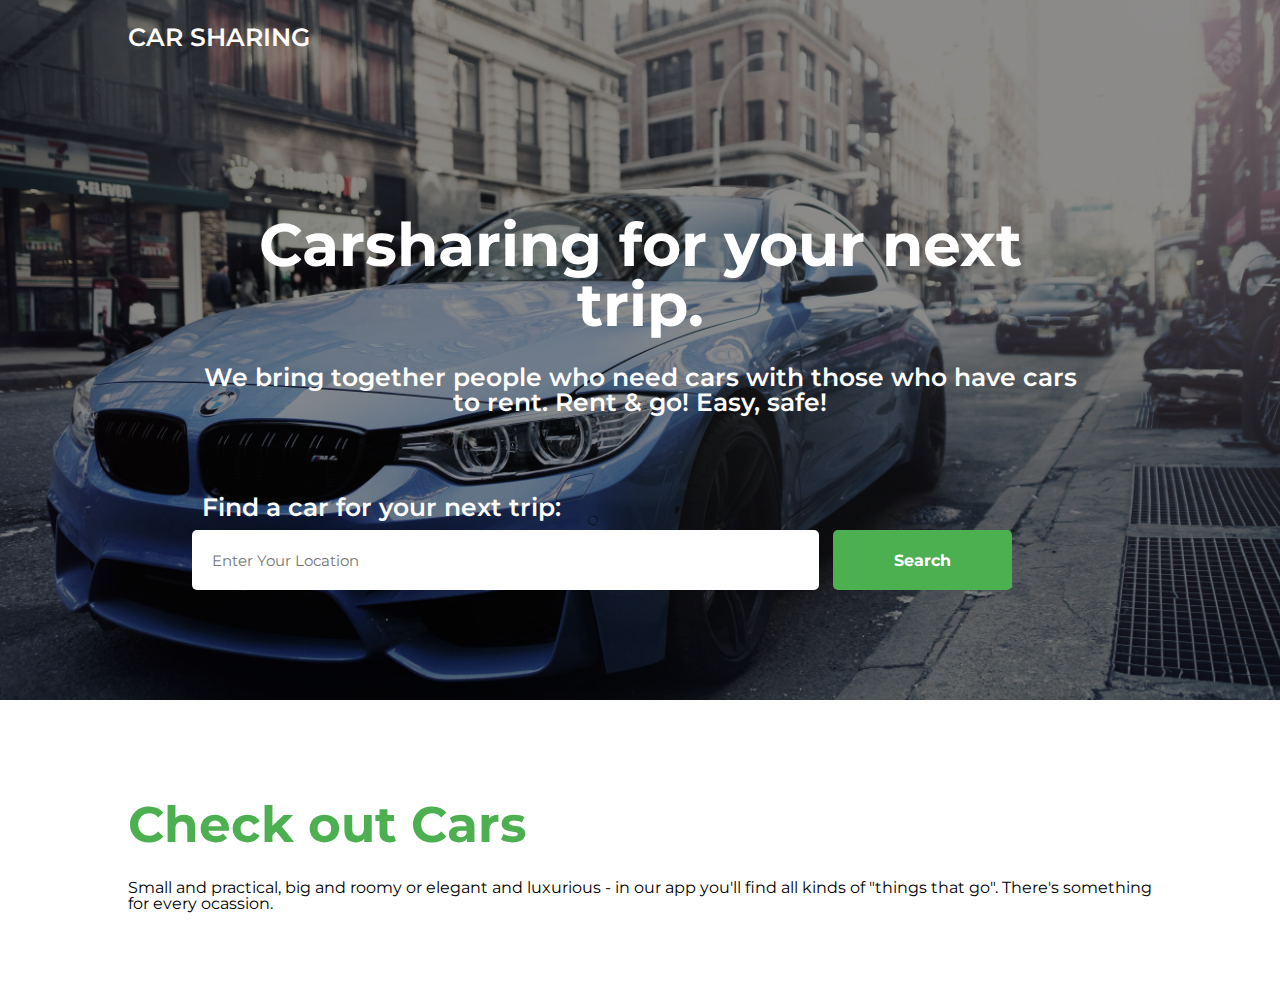
==== index.html @ e818ae58 "first commit" ====
<!DOCTYPE html>
<html lang="en">
<head>
        <meta charset="UTF-8">
        <meta name="viewport" content="width=device-width, initial-scale=1.0">
        <meta http-equiv="X-UA-Compatible" content="ie=edge">
        <link href="https://fonts.googleapis.com/css?family=Montserrat" rel="stylesheet">
        <link rel="stylesheet" type="text/css" media="all" href="assets/css/style.css" />

        <title>Car Sharing App</title>
    </head>
    <body>
        <header class="header">
            <div class="overlay">
                <nav class="navbar">
                    <ul class="nav-logo">
                        <li>
                            <a href="index.html">CAR SHARING</a>
                        </li>
                    </ul>
                </nav>
                <div class="overlay-text">
                    <h3>Carsharing for your next trip.</h3>
                    <p>We bring together people who need cars with those who have cars to rent. Rent & go! Easy, safe!</p>
                    <form class="form">
                        <p>Find a car for your next trip:</p>
                        <input required type="text" placeholder="Enter Your Location" name="location">
                        <button type="submit" class="button">Search</button>
                    </form>
                </div>
            
            </div>
        </header>

        <main>
            <section class="section">
                <div class="check-cars">
                    <div class="text">
                        <h3>Check out Cars</h3>
                        <p>Small and practical, big and roomy or elegant and luxurious - in our app you'll find all kinds of "things that go". There's
                            something for every ocassion.</p>
                    </div>
                </div>
            </section>
        </main>
        <footer></footer>
    </body>
</html>
---- assets/css/style.css ----
html {
  -webkit-box-sizing: border-box;
  box-sizing: border-box;
}

*, *:before, *:after {
  -webkit-box-sizing: inherit;
  box-sizing: inherit;
}

html,
body {
  height: 100vh;
}

html,
body,
div,
span,
h1,
h2,
h3,
h4,
h5,
h6,
p,
ul,
ol {
  margin: 0;
  padding: 0;
}

body {
  line-height: 1;
  font-family: 'Montserrat', sans-serif;
}

ol,
ul {
  list-style-type: none;
}

a {
  cursor: pointer;
  text-decoration: none;
  outline: 0;
}

.header {
  height: 700px;
  background-image: url("../../assets/img/bmw.jpg");
  background-repeat: no-repeat;
  background-size: cover;
  background-position: center center;
}

.header .overlay {
  background: rgba(0, 0, 0, 0.45);
  color: #ffffff;
  height: 100%;
  width: 100%;
}

.header .overlay .overlay-text {
  margin: 0 auto;
  width: 70%;
  position: relative;
  top: 20%;
}

.header .overlay .overlay-text h3 {
  text-align: center;
  font-size: 60px;
}

.header .overlay .overlay-text p {
  text-align: center;
  margin-top: 20px;
  font-size: 25px;
  font-weight: 600;
  padding: 10px;
}

.header .overlay .overlay-text .form {
  margin-top: 60px;
}

.header .overlay .overlay-text .form p {
  text-align: left;
}

.header .overlay .overlay-text .form input[type="text"] {
  padding: 20px;
  height: 60px;
  width: 70%;
  outline: none;
  border-radius: 5px;
  border: none;
  font-size: 15px;
  font-family: 'Montserrat', sans-serif;
}

.header .overlay .overlay-text .form input::placeholder {
  font-size: 15px;
  font-family: 'Montserrat', sans-serif;
}

.header .overlay .overlay-text .form .button {
  margin-left: 10px;
  background: #4caf50;
  width: 20%;
  padding-left: 20px;
  padding-right: 20px;
  border: none;
  color: #ffffff;
  height: 60px;
  border-radius: 5px;
  font-size: 16px;
  font-weight: bold;
  cursor: pointer;
  outline: none;
  font-family: 'Montserrat', sans-serif;
}

.header .overlay .overlay-text .form .button:hover {
  box-shadow: 0 5px 10px rgba(0, 0, 0, 0.65);
}

.header .navbar {
  width: 80%;
  margin: 0 auto;
  padding: 25px 0px;
}

.header .navbar .nav-logo a {
  color: #ffffff;
  font-weight: 600;
  font-size: 25px;
}

.header .navbar .nav-logo a:hover {
  color: #4caf50;
}

.check-cars {
  margin: 0 auto;
  width: 80%;
  padding: 70px 0;
}

.check-cars .text h3 {
  color: #4caf50;
  font-size: 50px;
  padding: 30px  0;
}
/*# sourceMappingURL=style.css.map */
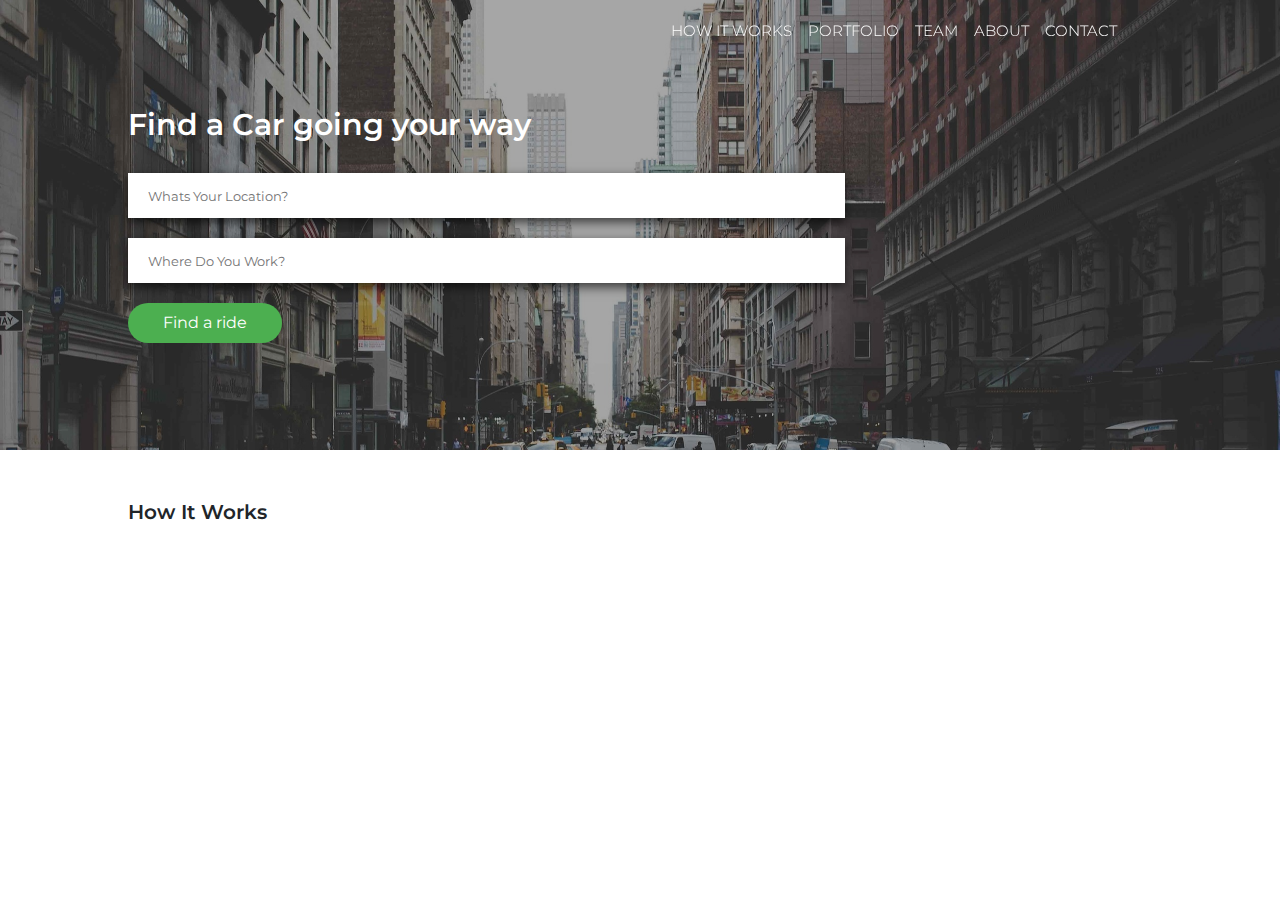
==== commit 5b69786e: "app updated" ====
--- a/index.html
+++ b/index.html
@@ -5,44 +5,97 @@
         <meta name="viewport" content="width=device-width, initial-scale=1.0">
         <meta http-equiv="X-UA-Compatible" content="ie=edge">
         <link href="https://fonts.googleapis.com/css?family=Montserrat" rel="stylesheet">
+
+        <link rel="stylesheet" type="text/css" href="assets/plugins/bootstrap/css/bootstrap.min.css">
+        <link rel="stylesheet" type="text/css" href="assets/plugins/css/scrolling-nav.css">
+
+        <link rel="stylesheet" type="text/css" href="assets/plugins/mdb/css/mdb.min.css">
+        <!--FONT AWESOME -->
+        <link rel="stylesheet" type="text/css" href="assets/plugins/font-awesome/css/font-awesome.min.css">
         <link rel="stylesheet" type="text/css" media="all" href="assets/css/style.css" />
 
         <title>Car Sharing App</title>
     </head>
-    <body>
-        <header class="header">
-            <div class="overlay">
-                <nav class="navbar">
-                    <ul class="nav-logo">
-                        <li>
-                            <a href="index.html">CAR SHARING</a>
-                        </li>
-                    </ul>
-                </nav>
-                <div class="overlay-text">
-                    <h3>Carsharing for your next trip.</h3>
-                    <p>We bring together people who need cars with those who have cars to rent. Rent & go! Easy, safe!</p>
-                    <form class="form">
-                        <p>Find a car for your next trip:</p>
-                        <input required type="text" placeholder="Enter Your Location" name="location">
-                        <button type="submit" class="button">Search</button>
-                    </form>
+    <body id="page-top">
+        <header>
+            <nav class="navbar navbar-expand-lg navbar-dark fixed-top scrolling-navbar" id=mainNav>
+                <div class="container">
+                    <!-- Navbar brand -->
+                    <a class="navbar-brand" href="#page-top"></a>
+                    <button class="navbar-toggler navbar-toggler-right" type="button" data-toggle="collapse" data-target="#navbarResponsive"
+                        aria-controls="navbarResponsive" aria-expanded="false" aria-label="Toggle navigation">
+                        <span class="navbar-toggler-icon"></span>
+                    </button>
+                    <div class="collapse navbar-collapse justify-content-end" id="navbarResponsive">
+                        <ul class="navbar-nav ml-auto">
+                            <li class="nav-item">
+                                <a class="nav-link text-uppercase" href="#how-it-works">How It Works</a>
+                            </li>
+                            <li class="nav-item">
+                                <a class="nav-link text-uppercase" href="#portfolio">Portfolio</a>
+                            </li>
+                            <li class="nav-item">
+                                <a class="nav-link text-uppercase" href="#team">Team</a>
+                            </li>
+                            <li class="nav-item">
+                                <a class="nav-link text-uppercase" href="#about">About</a>
+                            </li>
+                            <li class="nav-item">
+                                <a class="nav-link text-uppercase" href="#contact">Contact</a>
+                            </li>
+        
+                        </ul>
+                    </div>
+                    <!-- Collapsible content -->
                 </div>
-            
+            </nav>
+        
+            <!--Mask-->
+            <div id="intro" class="view">
+                <div class="overlay">
+                        <div class="container">
+                            <div class="row">
+                                <h3>Find a Car going your way</h3>
+                            </div>
+                            <div class="row d-flex flex-wrap">
+                                <form class="form">
+                                    <div class="form-g">
+                                        <input required type="text" name="location" placeholder="Whats Your Location?">
+                                    </div>
+                                    <div class="form-g">
+                                        <input required type="text" name="occupation" placeholder="Where Do You Work?">
+                                    </div>
+                                    <button type="submit" class="button">Find a ride</button>
+                                </form>
+                            </div>
+                        </div>
+                </div>
             </div>
+            <!--/.Mask-->
         </header>
 
         <main>
-            <section class="section">
-                <div class="check-cars">
-                    <div class="text">
-                        <h3>Check out Cars</h3>
-                        <p>Small and practical, big and roomy or elegant and luxurious - in our app you'll find all kinds of "things that go". There's
-                            something for every ocassion.</p>
+            <section id="how-it-works" class="how-it-works">
+                <div class="container">
+                    <div class="row">
+                        <h3>How It Works</h3>
+                    </div>
+                    <div class="row">
+
                     </div>
                 </div>
+                
             </section>
+            
         </main>
-        <footer></footer>
+        <footer>
+
+        </footer>
+
+        <script type="text/javascript" src="assets/plugins/mdb/js/jquery-3.3.1.min.js"></script>
+        <script type="text/javascript" src="assets/plugins/bootstrap/js/bootstrap.min.js"></script>
+        <script type="text/javascript" src="assets/plugins/mdb/js/mdb.min.js"></script>
+        <script type="text/javascript" src="assets/plugins/js/scrolling-nav.js"></script>
+        
     </body>
 </html>--- a/assets/plugins/css/scrolling-nav.css
+++ b/assets/plugins/css/scrolling-nav.css
@@ -0,0 +1,19 @@
+/*!
+ * Start Bootstrap - Scrolling Nav (https://startbootstrap.com/template-overviews/scrolling-nav)
+ * Copyright 2013-2017 Start Bootstrap
+ * Licensed under MIT (https://github.com/BlackrockDigital/startbootstrap-scrolling-nav/blob/master/LICENSE)
+ */
+
+header {
+  padding: 0;
+}
+
+@media (min-width: 992px) {
+  header {
+    padding: 0;
+  }
+}
+
+section {
+  padding: 0;
+}
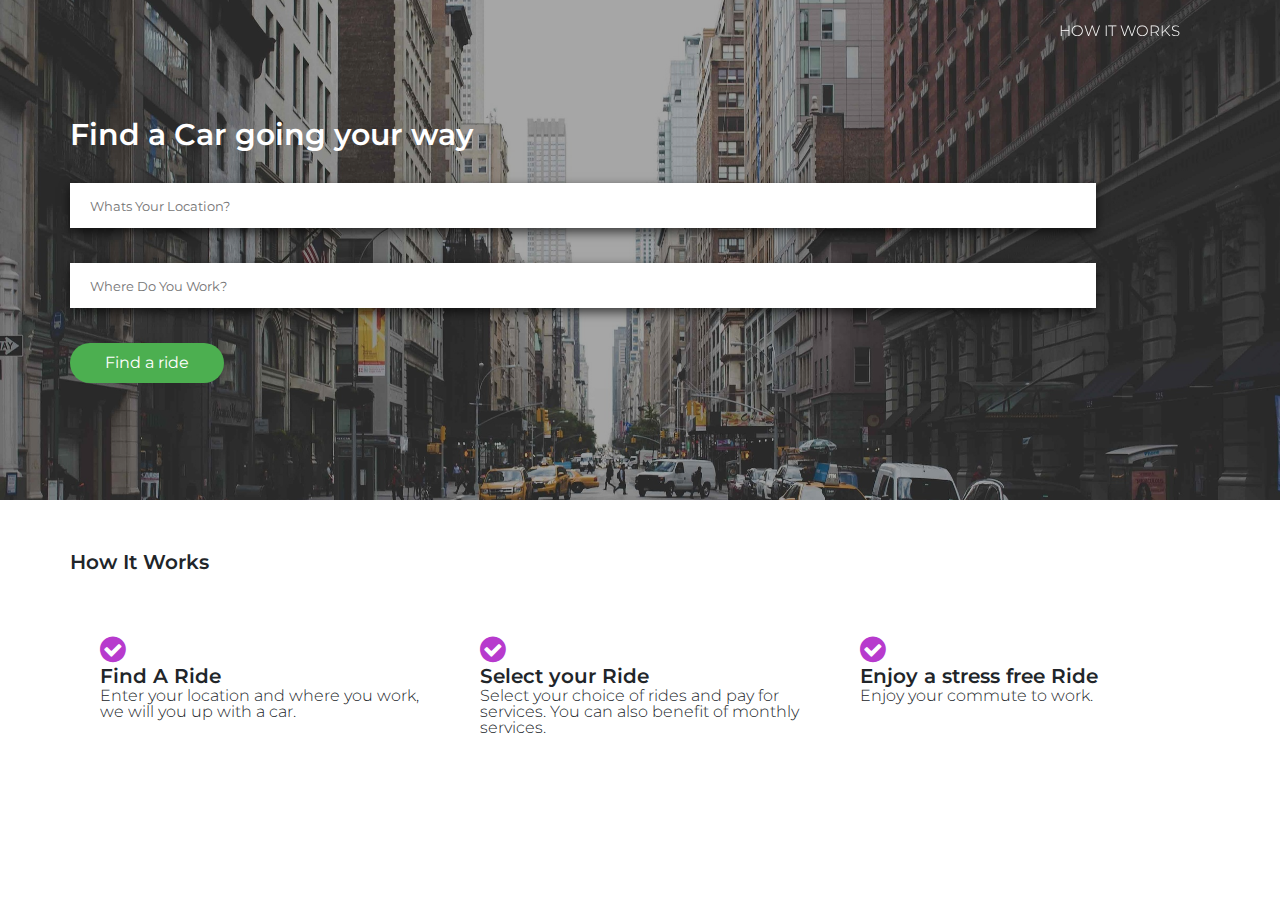
==== commit 3e5cb7b3: "modified" ====
--- a/index.html
+++ b/index.html
@@ -31,19 +31,6 @@
                             <li class="nav-item">
                                 <a class="nav-link text-uppercase" href="#how-it-works">How It Works</a>
                             </li>
-                            <li class="nav-item">
-                                <a class="nav-link text-uppercase" href="#portfolio">Portfolio</a>
-                            </li>
-                            <li class="nav-item">
-                                <a class="nav-link text-uppercase" href="#team">Team</a>
-                            </li>
-                            <li class="nav-item">
-                                <a class="nav-link text-uppercase" href="#about">About</a>
-                            </li>
-                            <li class="nav-item">
-                                <a class="nav-link text-uppercase" href="#contact">Contact</a>
-                            </li>
-        
                         </ul>
                     </div>
                     <!-- Collapsible content -->
@@ -65,7 +52,7 @@
                                     <div class="form-g">
                                         <input required type="text" name="occupation" placeholder="Where Do You Work?">
                                     </div>
-                                    <button type="submit" class="button">Find a ride</button>
+                                    <button type="submit" class="button"><a href="search.html">Find a ride</a></button>
                                 </form>
                             </div>
                         </div>
@@ -81,7 +68,27 @@
                         <h3>How It Works</h3>
                     </div>
                     <div class="row">
-
+                        <div class="col-md-4">
+                            <div class="col-md-12">
+                                <i class="fa fa-check-circle"></i>
+                                <h3>Find A Ride</h3>
+                                <p>Enter your location and where you work, we will you up with a car.</p>
+                            </div>
+                        </div>
+                        <div class="col-md-4">
+                            <div class="col--md-12">
+                                <i class="fa fa-check-circle"></i>
+                                <h3>Select your Ride</h3>
+                                <p>Select your choice of rides and pay for services. You can also benefit of monthly services.</p>
+                            </div>
+                        </div>
+                        <div class="col-md-4">
+                            <div class="col-md-12">
+                                <i class="fa fa-check-circle"></i>
+                                <h3>Enjoy a stress free Ride</h3>
+                                <p>Enjoy your commute to work.</p>
+                            </div>
+                        </div>
                     </div>
                 </div>
                 
--- a/assets/css/style.css
+++ b/assets/css/style.css
@@ -61,56 +61,7 @@
 
 .container {
   margin: 0 auto;
-  width: 80%;
-}
-
-/* For desktop: */
-.col-1 {
-  width: 8.33%;
-}
-
-.col-2 {
-  width: 16.66%;
-}
-
-.col-3 {
-  width: 25%;
-}
-
-.col-4 {
-  width: 33.33%;
-}
-
-.col-5 {
-  width: 41.66%;
-}
-
-.col-6 {
-  width: 50%;
-}
-
-.col-7 {
-  width: 58.33%;
-}
-
-.col-8 {
-  width: 66.66%;
-}
-
-.col-9 {
-  width: 75%;
-}
-
-.col-10 {
-  width: 83.33%;
-}
-
-.col-11 {
-  width: 91.66%;
-}
-
-.col-12 {
-  width: 100%;
+  width: 90%;
 }
 
 .navbar {
@@ -142,7 +93,7 @@
   -o-background-size: cover;
   background-repeat: no-repeat;
   background-position: center center;
-  height: 450px;
+  height: 500px;
 }
 
 #intro .overlay {
@@ -167,14 +118,14 @@
 }
 
 #intro .overlay .form .form-g {
-  margin-bottom: 20px;
+  margin-bottom: 35px;
 }
 
 #intro .overlay .form .form-g input[type="text"] {
   padding: 20px;
   font-size: 15px;
   height: 45px;
-  width: 70%;
+  width: 90%;
   outline: none !important;
   border: none;
   box-shadow: 0 4px 10px rgba(0, 0, 0, 0.65);
@@ -198,6 +149,10 @@
   cursor: pointer;
 }
 
+#intro .overlay .form .button a {
+  color: #ffffff !important;
+}
+
 section {
   padding: 35px 0;
 }
@@ -209,6 +164,11 @@
 .how-it-works h3 {
   font-size: 20px;
   font-weight: 600;
+}
+
+.how-it-works .fa-check-circle {
+  font-size: 30px !important;
+  color: #b73acd;
 }
 
 /*MOBILE*/
